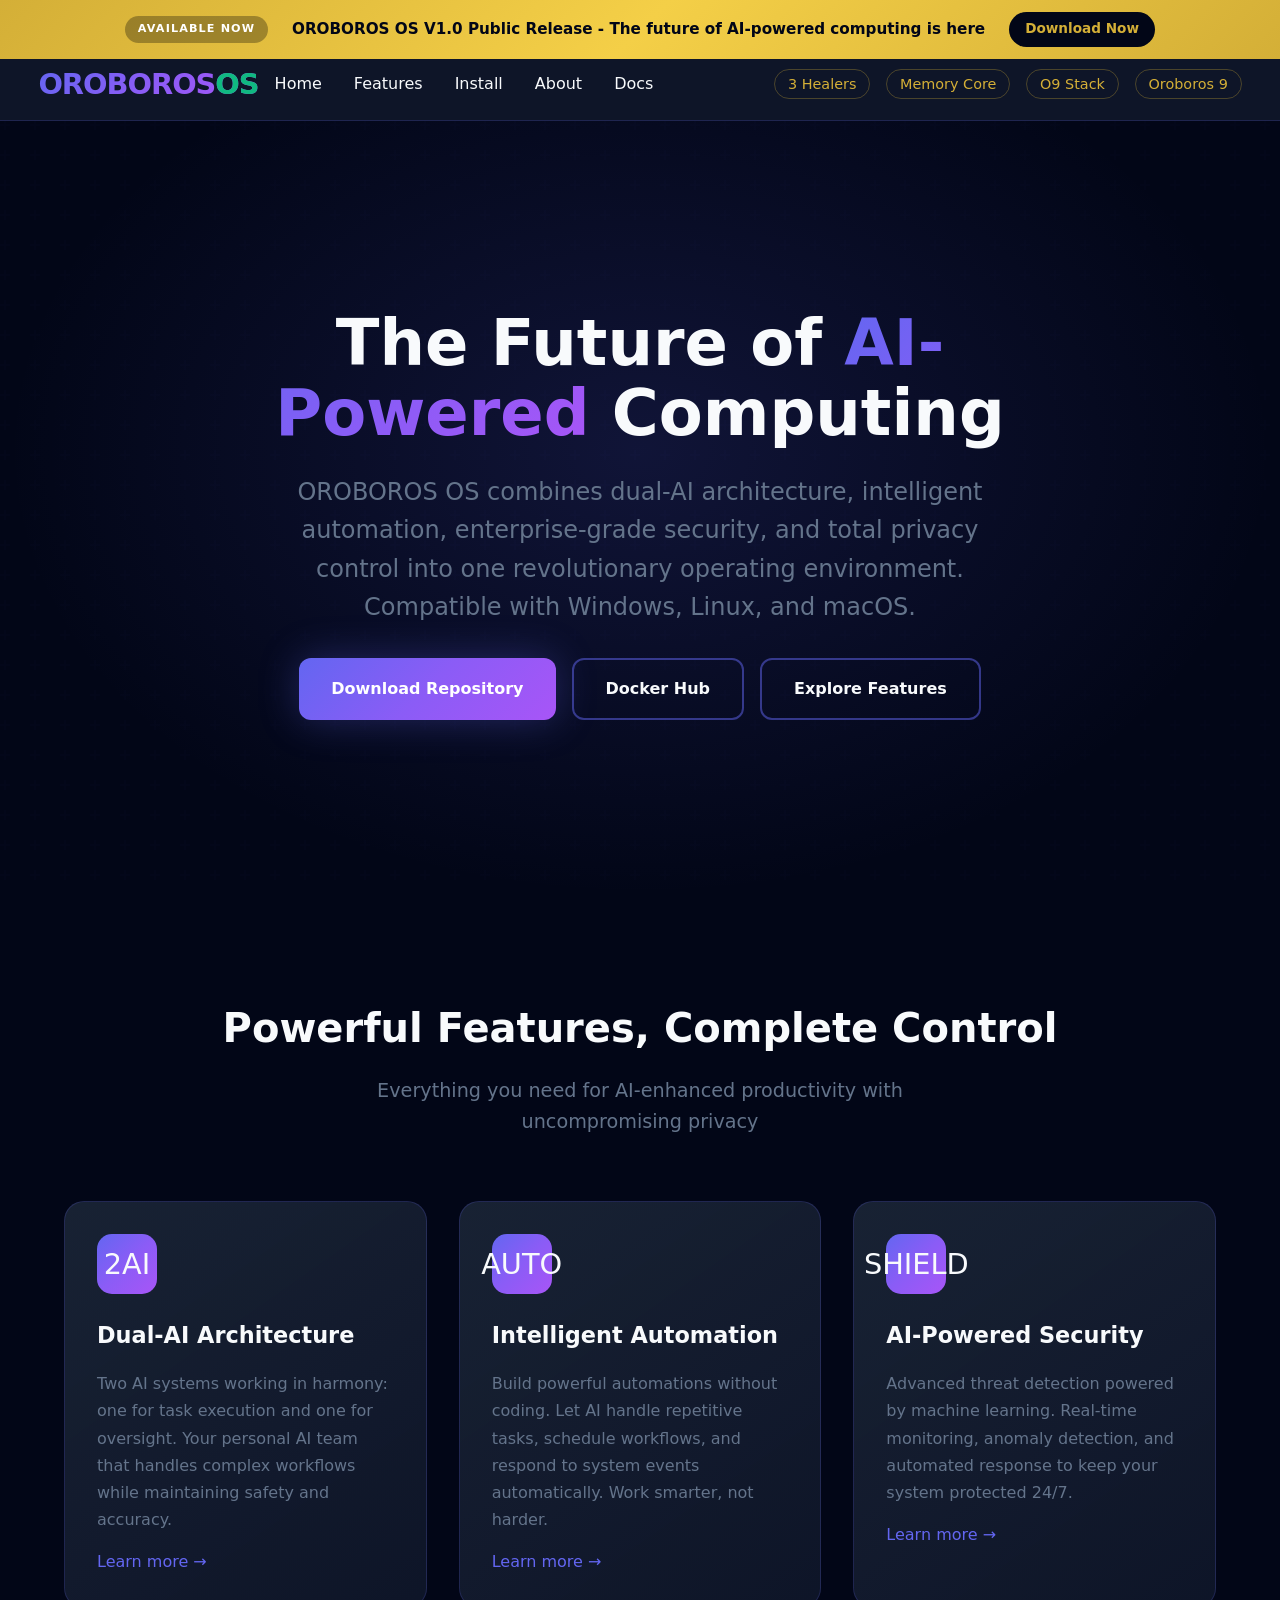
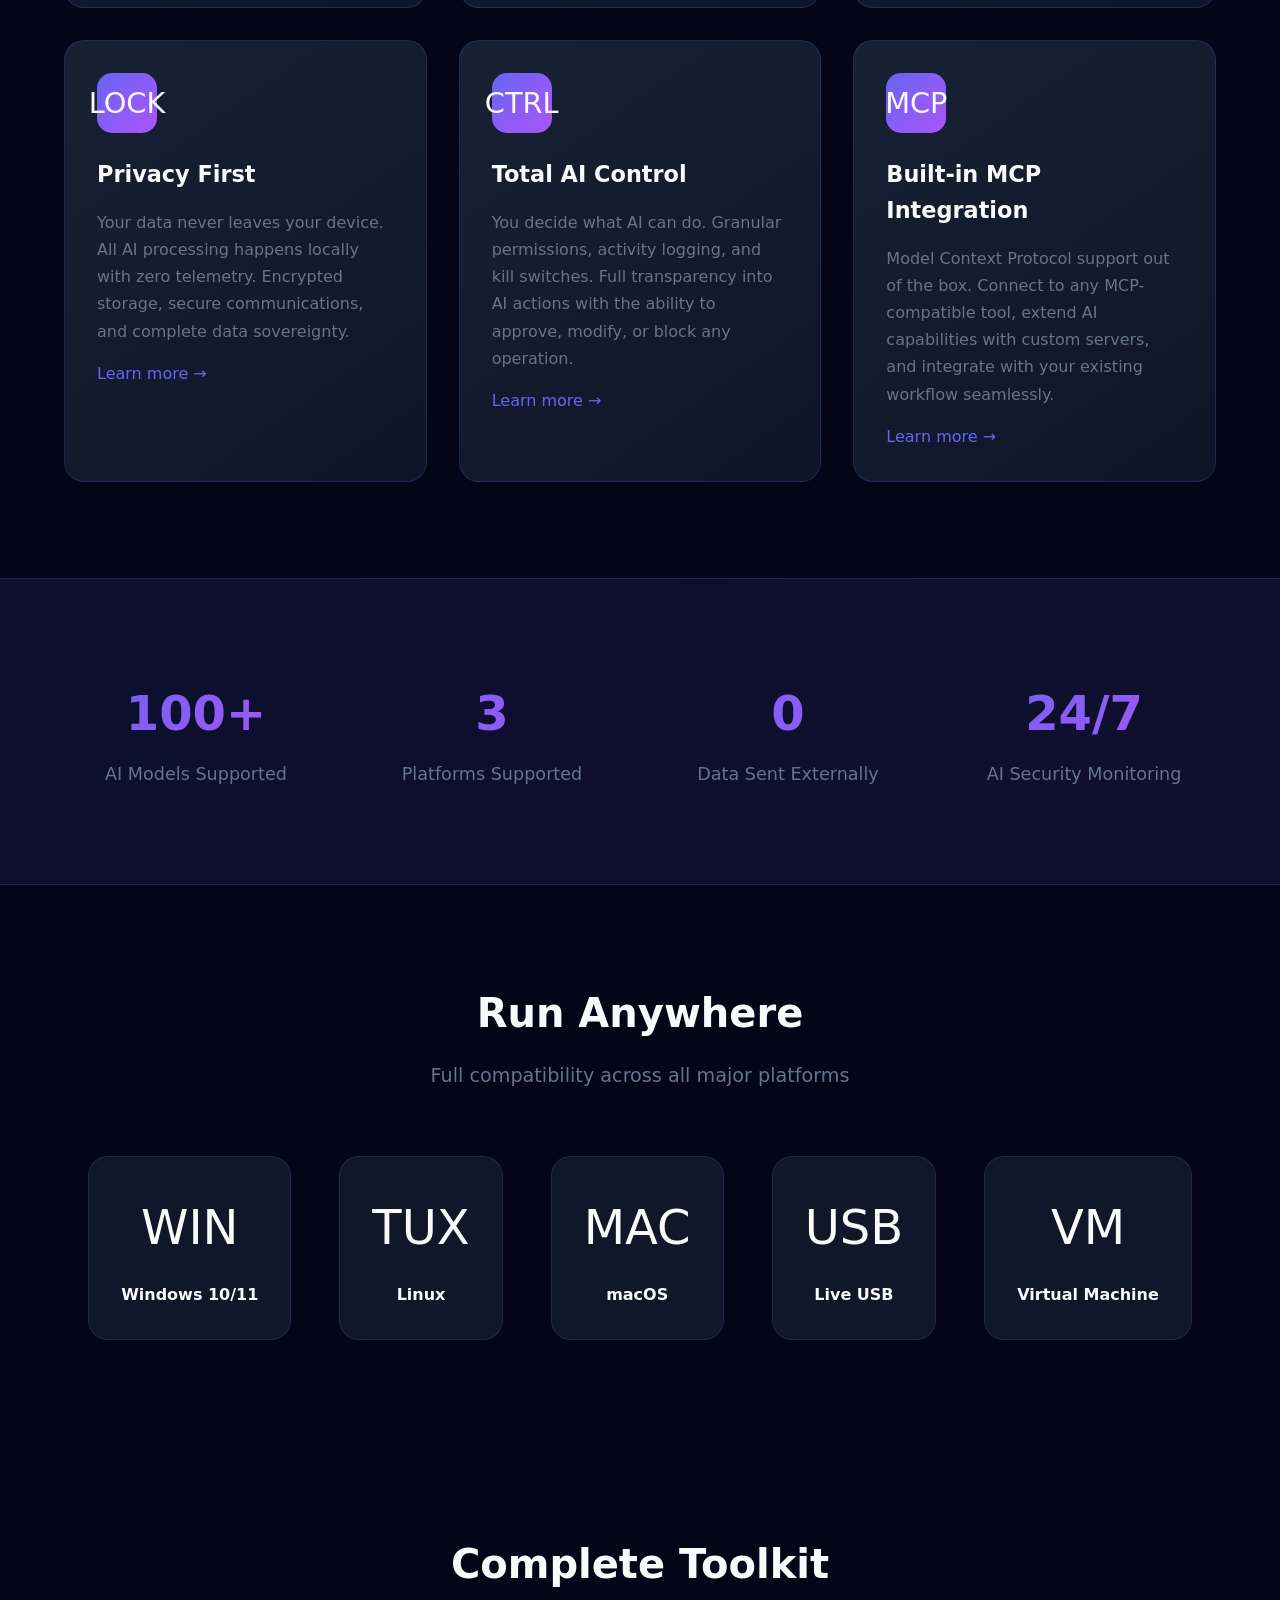
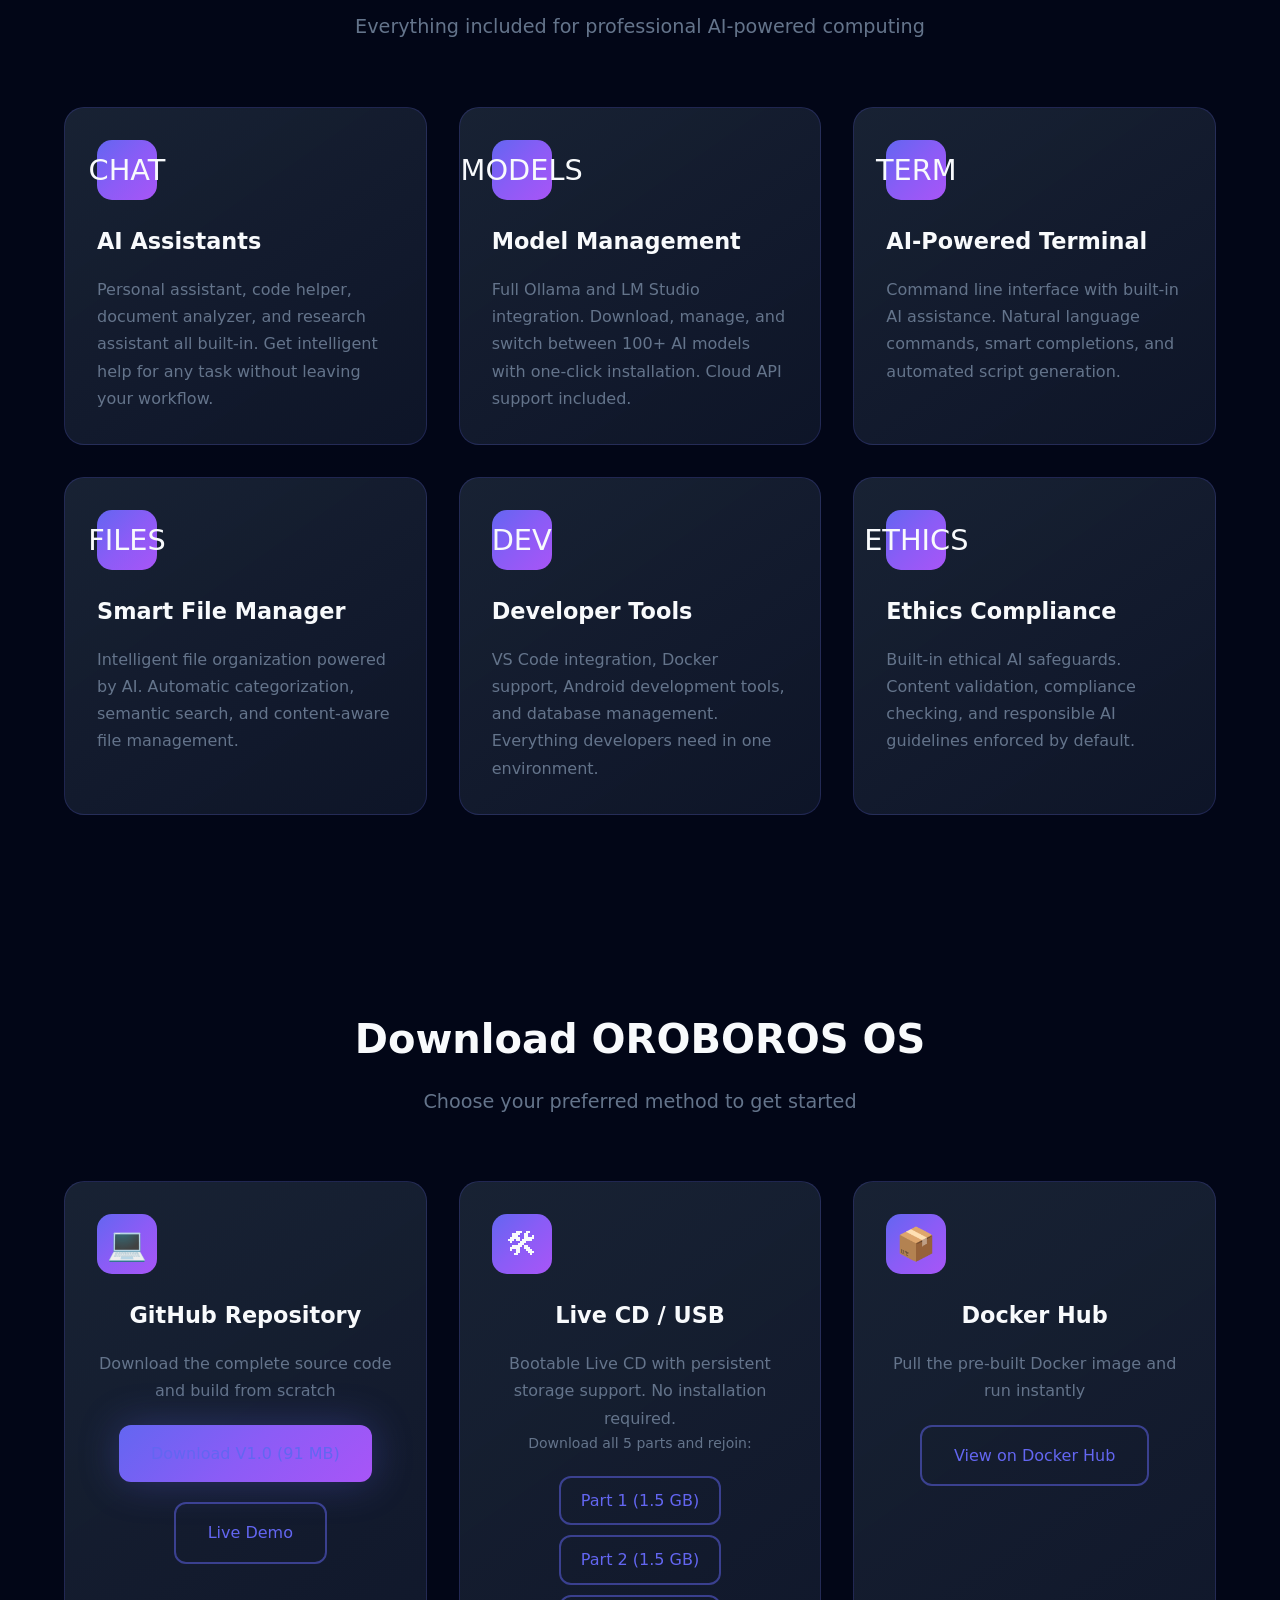
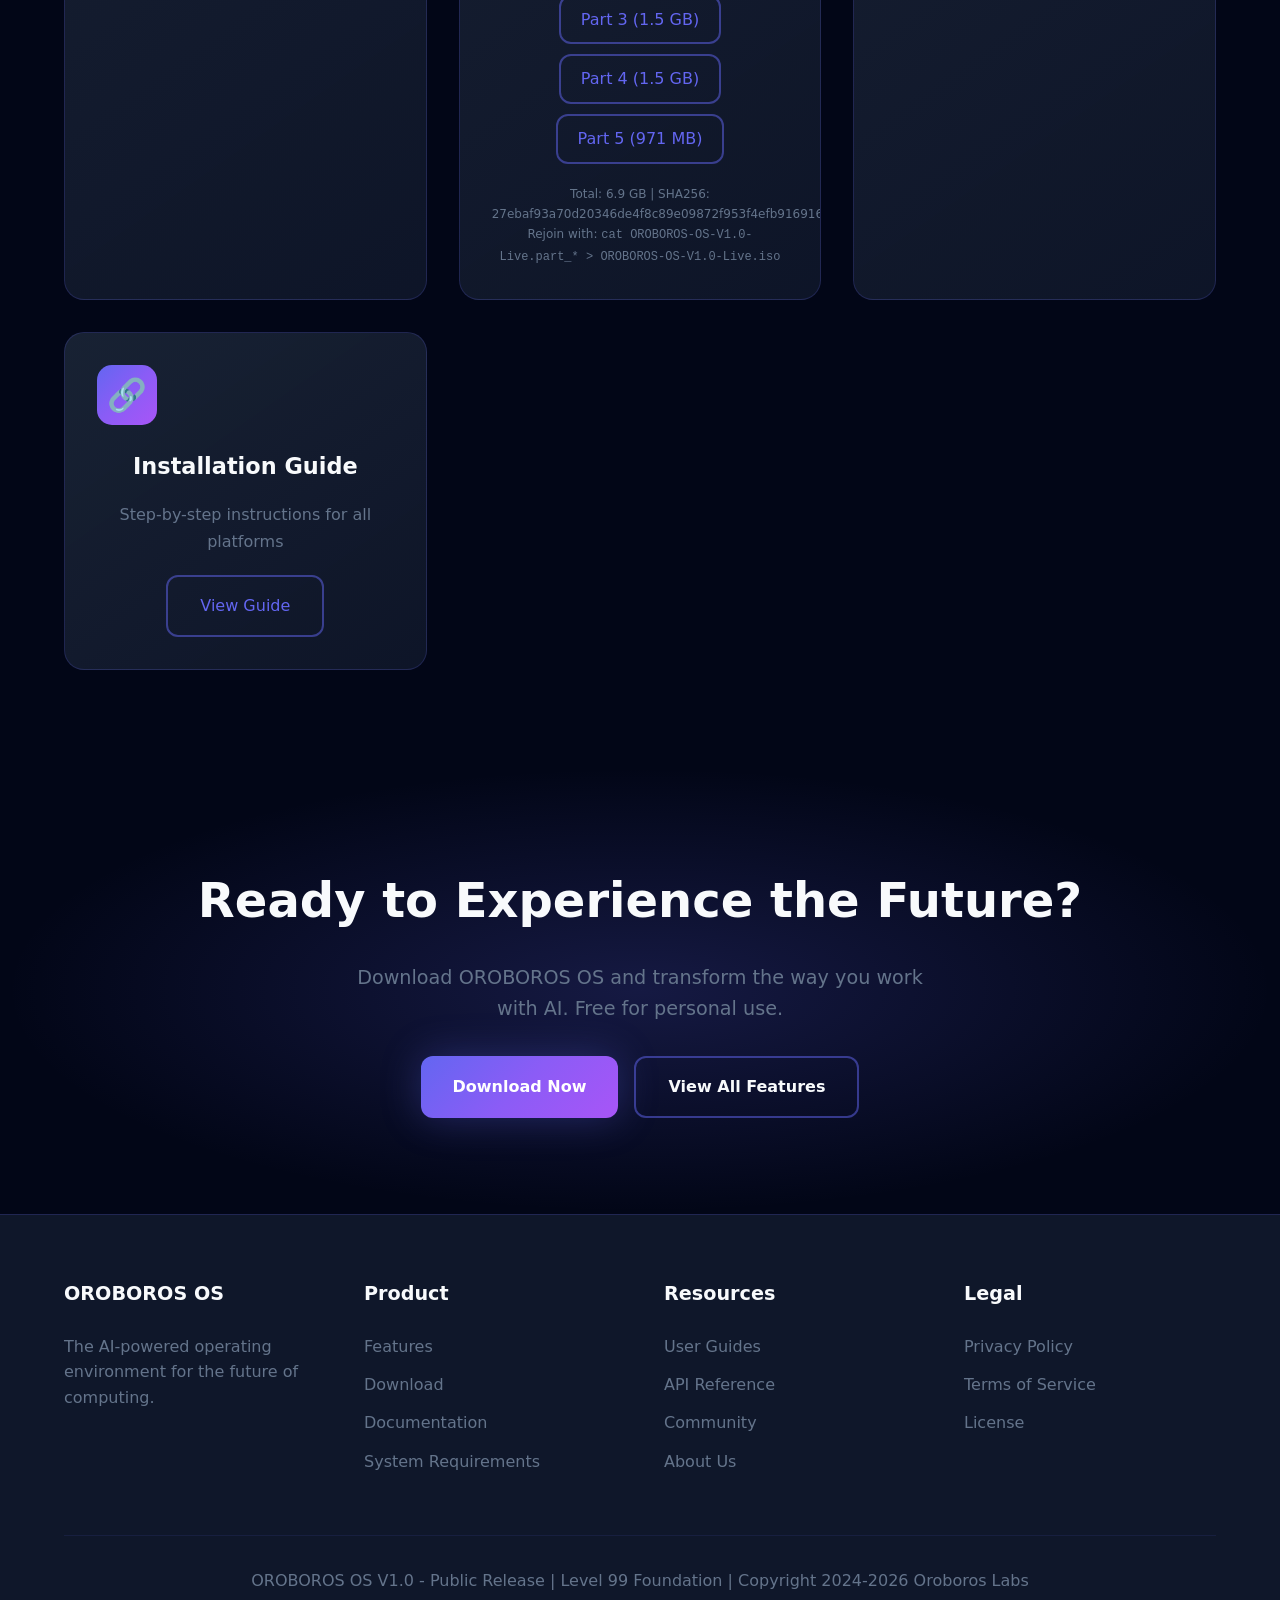
==== web/index.html @ 6df448c1 "Add website and rejoin scripts for Live CD release - Website with download links for 5-part Live CD " ====
<!DOCTYPE html>
<html lang="en">
<head>
    <meta charset="UTF-8">
    <meta name="viewport" content="width=device-width, initial-scale=1.0">
    <title>OROBOROS OS - The AI-Powered Operating System</title>
    <meta name="description" content="OROBOROS OS is a complete AI-powered operating environment with dual-AI architecture, automated systems, privacy protection, and cross-platform compatibility.">
    <link rel="stylesheet" href="css/style.css">
</head>
<body>
    <!-- Available Now Banner -->
    <div class="coming-soon-banner">
        <div class="banner-content">
            <span class="banner-badge">AVAILABLE NOW</span>
            <span class="banner-text">OROBOROS OS V1.0 Public Release - The future of AI-powered computing is here</span>
            <a href="#download" class="banner-cta">Download Now</a>
        </div>
    </div>

    <!-- Navigation -->
    <nav>
        <div class="logo">OROBOROS<span>OS</span></div>
        <ul class="nav-links">
            <li><a href="index.html">Home</a></li>
            <li><a href="features.html">Features</a></li>
            <li><a href="install.html">Install</a></li>
            <li><a href="about.html">About</a></li>
            <li><a href="https://docs.oroboros-os.com" target="_blank">Docs</a></li>
        </ul>
        <ul class="nav-products">
            <li><a href="/products/3-healers/">3 Healers</a></li>
            <li><a href="/products/memory-core/">Memory Core</a></li>
            <li><a href="/products/oroboros-9-stack/">O9 Stack</a></li>
            <li><a href="/products/oroboros-9/">Oroboros 9</a></li>
        </ul>
    </nav>

    <!-- Hero Section -->
    <section class="hero">
        <div class="hero-content">
            <h1>The Future of <span class="gradient">AI-Powered</span> Computing</h1>
            <p class="tagline">OROBOROS OS combines dual-AI architecture, intelligent automation, enterprise-grade security, and total privacy control into one revolutionary operating environment. Compatible with Windows, Linux, and macOS.</p>
            <div class="hero-buttons">
                <a href="https://github.com/oroboroslabs-ai/oroboros-os-livecd" class="btn btn-primary" target="_blank">Download Repository</a>
                <a href="https://hub.docker.com/r/oroboroslabs-ai/oroboros-os" class="btn btn-secondary" target="_blank">Docker Hub</a>
                <a href="features.html" class="btn btn-secondary">Explore Features</a>
            </div>
        </div>
    </section>

    <!-- Key Features Overview -->
    <section class="features">
        <div class="section-header">
            <h2>Powerful Features, Complete Control</h2>
            <p>Everything you need for AI-enhanced productivity with uncompromising privacy</p>
        </div>
        <div class="features-grid">
            <!-- Dual AI Architecture -->
            <div class="feature-card">
                <div class="feature-icon">2AI</div>
                <h3>Dual-AI Architecture</h3>
                <p>Two AI systems working in harmony: one for task execution and one for oversight. Your personal AI team that handles complex workflows while maintaining safety and accuracy.</p>
                <a href="features.html#dual-ai">Learn more &rarr;</a>
            </div>

            <!-- Automated Systems -->
            <div class="feature-card">
                <div class="feature-icon">AUTO</div>
                <h3>Intelligent Automation</h3>
                <p>Build powerful automations without coding. Let AI handle repetitive tasks, schedule workflows, and respond to system events automatically. Work smarter, not harder.</p>
                <a href="features.html#automation">Learn more &rarr;</a>
            </div>

            <!-- AI Security -->
            <div class="feature-card">
                <div class="feature-icon">SHIELD</div>
                <h3>AI-Powered Security</h3>
                <p>Advanced threat detection powered by machine learning. Real-time monitoring, anomaly detection, and automated response to keep your system protected 24/7.</p>
                <a href="features.html#security">Learn more &rarr;</a>
            </div>

            <!-- Privacy Protection -->
            <div class="feature-card">
                <div class="feature-icon">LOCK</div>
                <h3>Privacy First</h3>
                <p>Your data never leaves your device. All AI processing happens locally with zero telemetry. Encrypted storage, secure communications, and complete data sovereignty.</p>
                <a href="features.html#privacy">Learn more &rarr;</a>
            </div>

            <!-- Total AI Control -->
            <div class="feature-card">
                <div class="feature-icon">CTRL</div>
                <h3>Total AI Control</h3>
                <p>You decide what AI can do. Granular permissions, activity logging, and kill switches. Full transparency into AI actions with the ability to approve, modify, or block any operation.</p>
                <a href="features.html#control">Learn more &rarr;</a>
            </div>

            <!-- Built-in MCP -->
            <div class="feature-card">
                <div class="feature-icon">MCP</div>
                <h3>Built-in MCP Integration</h3>
                <p>Model Context Protocol support out of the box. Connect to any MCP-compatible tool, extend AI capabilities with custom servers, and integrate with your existing workflow seamlessly.</p>
                <a href="features.html#mcp">Learn more &rarr;</a>
            </div>
        </div>
    </section>

    <!-- Stats Section -->
    <section class="stats">
        <div class="stats-grid">
            <div class="stat-item">
                <h3>100+</h3>
                <p>AI Models Supported</p>
            </div>
            <div class="stat-item">
                <h3>3</h3>
                <p>Platforms Supported</p>
            </div>
            <div class="stat-item">
                <h3>0</h3>
                <p>Data Sent Externally</p>
            </div>
            <div class="stat-item">
                <h3>24/7</h3>
                <p>AI Security Monitoring</p>
            </div>
        </div>
    </section>

    <!-- Platform Support -->
    <section class="platforms">
        <div class="section-header">
            <h2>Run Anywhere</h2>
            <p>Full compatibility across all major platforms</p>
        </div>
        <div class="platform-icons">
            <div class="platform-item">
                <div class="icon">WIN</div>
                <span>Windows 10/11</span>
            </div>
            <div class="platform-item">
                <div class="icon">TUX</div>
                <span>Linux</span>
            </div>
            <div class="platform-item">
                <div class="icon">MAC</div>
                <span>macOS</span>
            </div>
            <div class="platform-item">
                <div class="icon">USB</div>
                <span>Live USB</span>
            </div>
            <div class="platform-item">
                <div class="icon">VM</div>
                <span>Virtual Machine</span>
            </div>
        </div>
    </section>

    <!-- Additional Features Grid -->
    <section class="features">
        <div class="section-header">
            <h2>Complete Toolkit</h2>
            <p>Everything included for professional AI-powered computing</p>
        </div>
        <div class="features-grid">
            <div class="feature-card">
                <div class="feature-icon">CHAT</div>
                <h3>AI Assistants</h3>
                <p>Personal assistant, code helper, document analyzer, and research assistant all built-in. Get intelligent help for any task without leaving your workflow.</p>
            </div>

            <div class="feature-card">
                <div class="feature-icon">MODELS</div>
                <h3>Model Management</h3>
                <p>Full Ollama and LM Studio integration. Download, manage, and switch between 100+ AI models with one-click installation. Cloud API support included.</p>
            </div>

            <div class="feature-card">
                <div class="feature-icon">TERM</div>
                <h3>AI-Powered Terminal</h3>
                <p>Command line interface with built-in AI assistance. Natural language commands, smart completions, and automated script generation.</p>
            </div>

            <div class="feature-card">
                <div class="feature-icon">FILES</div>
                <h3>Smart File Manager</h3>
                <p>Intelligent file organization powered by AI. Automatic categorization, semantic search, and content-aware file management.</p>
            </div>

            <div class="feature-card">
                <div class="feature-icon">DEV</div>
                <h3>Developer Tools</h3>
                <p>VS Code integration, Docker support, Android development tools, and database management. Everything developers need in one environment.</p>
            </div>

            <div class="feature-card">
                <div class="feature-icon">ETHICS</div>
                <h3>Ethics Compliance</h3>
                <p>Built-in ethical AI safeguards. Content validation, compliance checking, and responsible AI guidelines enforced by default.</p>
            </div>
        </div>
    </section>

    <!-- Download Section -->
    <section id="download" class="features" style="background: var(--bg-secondary);">
        <div class="section-header">
            <h2>Download OROBOROS OS</h2>
            <p>Choose your preferred method to get started</p>
        </div>
        <div class="features-grid">
            <div class="feature-card" style="text-align: center;">
                <div class="feature-icon" style="font-size: 32px;">&#128187;</div>
                <h3>GitHub Repository</h3>
                <p>Download the complete source code and build from scratch</p>
                <a href="https://github.com/oroboroslabs-ai/oroboros-os/releases/download/v1.0.0/oroboros-os-v1.0.tar.gz" class="btn btn-primary" style="margin-top: 20px;">Download V1.0 (91 MB)</a>
                <a href="https://oroboroslab.github.io/oroboros-os/" class="btn btn-secondary" style="margin-top: 20px; margin-left: 10px;" target="_blank">Live Demo</a>
            </div>
            <div class="feature-card" style="text-align: center;">
                <div class="feature-icon" style="font-size: 32px;">&#128736;</div>
                <h3>Live CD / USB</h3>
                <p>Bootable Live CD with persistent storage support. No installation required.</p>
                <p style="font-size: 14px; color: var(--gray);">Download all 5 parts and rejoin:</p>
                <div style="margin-top: 15px;">
                    <a href="https://github.com/oroboroslabs-ai/oroboros-os-livecd/releases/download/v1.0.0/OROBOROS-OS-V1.0-Live.part_aa" class="btn btn-secondary" style="margin: 5px; padding: 10px 20px;">Part 1 (1.5 GB)</a>
                    <a href="https://github.com/oroboroslabs-ai/oroboros-os-livecd/releases/download/v1.0.0/OROBOROS-OS-V1.0-Live.part_ab" class="btn btn-secondary" style="margin: 5px; padding: 10px 20px;">Part 2 (1.5 GB)</a>
                    <a href="https://github.com/oroboroslabs-ai/oroboros-os-livecd/releases/download/v1.0.0/OROBOROS-OS-V1.0-Live.part_ac" class="btn btn-secondary" style="margin: 5px; padding: 10px 20px;">Part 3 (1.5 GB)</a>
                    <a href="https://github.com/oroboroslabs-ai/oroboros-os-livecd/releases/download/v1.0.0/OROBOROS-OS-V1.0-Live.part_ad" class="btn btn-secondary" style="margin: 5px; padding: 10px 20px;">Part 4 (1.5 GB)</a>
                    <a href="https://github.com/oroboroslabs-ai/oroboros-os-livecd/releases/download/v1.0.0/OROBOROS-OS-V1.0-Live.part_ae" class="btn btn-secondary" style="margin: 5px; padding: 10px 20px;">Part 5 (971 MB)</a>
                </div>
                <p style="margin-top: 15px; font-size: 12px; color: var(--gray);">Total: 6.9 GB | SHA256: 27ebaf93a70d20346de4f8c89e09872f953f4efb9169166dde2404bdc1a4277a</p>
                <p style="font-size: 12px; color: var(--gray);">Rejoin with: <code>cat OROBOROS-OS-V1.0-Live.part_* > OROBOROS-OS-V1.0-Live.iso</code></p>
            </div>
            <div class="feature-card" style="text-align: center;">
                <div class="feature-icon" style="font-size: 32px;">&#128230;</div>
                <h3>Docker Hub</h3>
                <p>Pull the pre-built Docker image and run instantly</p>
                <a href="https://hub.docker.com/r/oroboroslabs-ai/oroboros-os" class="btn btn-secondary" target="_blank" style="margin-top: 20px;">View on Docker Hub</a>
            </div>
            <div class="feature-card" style="text-align: center;">
                <div class="feature-icon" style="font-size: 32px;">&#128279;</div>
                <h3>Installation Guide</h3>
                <p>Step-by-step instructions for all platforms</p>
                <a href="install.html" class="btn btn-secondary" style="margin-top: 20px;">View Guide</a>
            </div>
        </div>
    </section>

    <!-- CTA Section -->
    <section class="cta">
        <h2>Ready to Experience the Future?</h2>
        <p>Download OROBOROS OS and transform the way you work with AI. Free for personal use.</p>
        <div class="hero-buttons">
            <a href="https://github.com/oroboroslabs-ai/oroboros-os-livecd" class="btn btn-primary" target="_blank">Download Now</a>
            <a href="features.html" class="btn btn-secondary">View All Features</a>
        </div>
    </section>

    <!-- Footer -->
    <footer>
        <div class="footer-grid">
            <div class="footer-section">
                <h4>OROBOROS OS</h4>
                <p style="color: var(--gray);">The AI-powered operating environment for the future of computing.</p>
            </div>
            <div class="footer-section">
                <h4>Product</h4>
                <ul>
                    <li><a href="features.html">Features</a></li>
                    <li><a href="install.html">Download</a></li>
                    <li><a href="https://docs.oroboros-os.com">Documentation</a></li>
                    <li><a href="install.html#requirements">System Requirements</a></li>
                </ul>
            </div>
            <div class="footer-section">
                <h4>Resources</h4>
                <ul>
                    <li><a href="https://docs.oroboros-os.com/guides">User Guides</a></li>
                    <li><a href="https://docs.oroboros-os.com/api">API Reference</a></li>
                    <li><a href="https://discord.gg/oroboroslab">Community</a></li>
                    <li><a href="about.html">About Us</a></li>
                </ul>
            </div>
            <div class="footer-section">
                <h4>Legal</h4>
                <ul>
                    <li><a href="#">Privacy Policy</a></li>
                    <li><a href="#">Terms of Service</a></li>
                    <li><a href="#">License</a></li>
                </ul>
            </div>
        </div>
        <div class="footer-bottom">
            <p>OROBOROS OS V1.0 - Public Release | Level 99 Foundation | Copyright 2024-2026 Oroboros Labs</p>
        </div>
    </footer>
</body>
</html>
---- web/css/style.css ----
/* OROBOROS OS - Public Release Styles */
:root {
    --primary: #6366f1;
    --primary-dark: #4f46e5;
    --secondary: #10b981;
    --accent: #f59e0b;
    --gold: #d4af37;
    --dark: #0f172a;
    --darker: #020617;
    --light: #f8fafc;
    --gray: #64748b;
    --gradient: linear-gradient(135deg, #6366f1 0%, #8b5cf6 50%, #a855f7 100%);
    --gold-gradient: linear-gradient(135deg, #d4af37 0%, #f4cf47 50%, #d4af37 100%);
    --glow: 0 0 40px rgba(99, 102, 241, 0.3);
}

* {
    margin: 0;
    padding: 0;
    box-sizing: border-box;
}

body {
    font-family: 'Segoe UI', system-ui, -apple-system, sans-serif;
    background: var(--darker);
    color: var(--light);
    line-height: 1.6;
    overflow-x: hidden;
}

/* Coming Soon Banner */
.coming-soon-banner {
    position: fixed;
    top: 0;
    left: 0;
    right: 0;
    z-index: 1100;
    background: var(--gold-gradient);
    padding: 0.75rem 2rem;
    text-align: center;
}

.banner-content {
    display: flex;
    align-items: center;
    justify-content: center;
    gap: 1.5rem;
    flex-wrap: wrap;
    max-width: 1400px;
    margin: 0 auto;
}

.banner-badge {
    background: rgba(0, 0, 0, 0.3);
    color: white;
    padding: 0.3rem 0.8rem;
    border-radius: 20px;
    font-size: 0.7rem;
    font-weight: 800;
    letter-spacing: 0.1em;
    text-transform: uppercase;
}

.banner-text {
    color: var(--darker);
    font-weight: 600;
    font-size: 0.95rem;
}

.banner-cta {
    background: var(--darker);
    color: var(--gold);
    padding: 0.4rem 1rem;
    border-radius: 20px;
    font-size: 0.85rem;
    font-weight: 600;
    text-decoration: none;
    transition: all 0.3s;
}

.banner-cta:hover {
    background: var(--dark);
    transform: scale(1.05);
}

/* Adjust body for banner */
body.has-banner {
    padding-top: 48px;
}

/* Navigation */
nav {
    position: fixed;
    top: 48px;
    width: 100%;
    padding: 0.8rem 3%;
    display: flex;
    justify-content: space-between;
    align-items: center;
    background: rgba(15, 23, 42, 0.95);
    backdrop-filter: blur(10px);
    z-index: 1000;
    border-bottom: 1px solid rgba(99, 102, 241, 0.2);
    gap: 1rem;
}

.nav-products {
    display: flex;
    gap: 1rem;
    list-style: none;
    margin-left: auto;
}

.nav-products a {
    color: var(--gold);
    text-decoration: none;
    font-weight: 500;
    font-size: 0.9rem;
    padding: 0.4rem 0.8rem;
    border: 1px solid rgba(212, 175, 55, 0.3);
    border-radius: 20px;
    transition: all 0.3s;
}

.nav-products a:hover {
    background: rgba(212, 175, 55, 0.15);
    border-color: var(--gold);
}

.logo {
    font-size: 1.8rem;
    font-weight: 800;
    background: var(--gradient);
    -webkit-background-clip: text;
    -webkit-text-fill-color: transparent;
    background-clip: text;
    letter-spacing: -1px;
}

.logo span {
    color: var(--secondary);
    -webkit-text-fill-color: var(--secondary);
}

.nav-links {
    display: flex;
    gap: 2rem;
    list-style: none;
}

.nav-links a {
    color: var(--light);
    text-decoration: none;
    font-weight: 500;
    transition: color 0.3s;
    position: relative;
}

.nav-links a:hover {
    color: var(--primary);
}

.nav-links a::after {
    content: '';
    position: absolute;
    bottom: -5px;
    left: 0;
    width: 0;
    height: 2px;
    background: var(--gradient);
    transition: width 0.3s;
}

.nav-links a:hover::after {
    width: 100%;
}

/* Hero Section */
.hero {
    min-height: 100vh;
    display: flex;
    align-items: center;
    justify-content: center;
    text-align: center;
    padding: 12rem 5% 4rem;
    position: relative;
    background: radial-gradient(ellipse at center, rgba(99, 102, 241, 0.15) 0%, transparent 70%);
}

.hero::before {
    content: '';
    position: absolute;
    top: 0;
    left: 0;
    right: 0;
    bottom: 0;
    background: url("data:image/svg+xml,%3Csvg width='60' height='60' viewBox='0 0 60 60' xmlns='http://www.w3.org/2000/svg'%3E%3Cg fill='none' fill-rule='evenodd'%3E%3Cg fill='%236366f1' fill-opacity='0.03'%3E%3Cpath d='M36 34v-4h-2v4h-4v2h4v4h2v-4h4v-2h-4zm0-30V0h-2v4h-4v2h4v4h2V6h4V4h-4zM6 34v-4H4v4H0v2h4v4h2v-4h4v-2H6zM6 4V0H4v4H0v2h4v4h2V6h4V4H6z'/%3E%3C/g%3E%3C/g%3E%3C/svg%3E");
    opacity: 0.5;
}

.hero-content {
    position: relative;
    z-index: 1;
    max-width: 900px;
}

.hero h1 {
    font-size: 4rem;
    font-weight: 800;
    margin-bottom: 1.5rem;
    line-height: 1.1;
}

.hero h1 .gradient {
    background: var(--gradient);
    -webkit-background-clip: text;
    -webkit-text-fill-color: transparent;
    background-clip: text;
}

.hero .tagline {
    font-size: 1.5rem;
    color: var(--gray);
    margin-bottom: 2rem;
    max-width: 700px;
    margin-left: auto;
    margin-right: auto;
}

.hero-buttons {
    display: flex;
    gap: 1rem;
    justify-content: center;
    flex-wrap: wrap;
}

/* Buttons */
.btn {
    display: inline-flex;
    align-items: center;
    gap: 0.5rem;
    padding: 1rem 2rem;
    border-radius: 12px;
    font-weight: 600;
    font-size: 1rem;
    text-decoration: none;
    transition: all 0.3s;
    cursor: pointer;
    border: none;
}

.btn-primary {
    background: var(--gradient);
    color: white;
    box-shadow: var(--glow);
}

.btn-primary:hover {
    transform: translateY(-3px);
    box-shadow: 0 0 60px rgba(99, 102, 241, 0.5);
}

.btn-secondary {
    background: transparent;
    color: var(--light);
    border: 2px solid rgba(99, 102, 241, 0.5);
}

.btn-secondary:hover {
    background: rgba(99, 102, 241, 0.1);
    border-color: var(--primary);
}

/* Sections */
section {
    padding: 6rem 5%;
}

.section-header {
    text-align: center;
    margin-bottom: 4rem;
}

.section-header h2 {
    font-size: 2.5rem;
    font-weight: 700;
    margin-bottom: 1rem;
}

.section-header p {
    color: var(--gray);
    font-size: 1.2rem;
    max-width: 600px;
    margin: 0 auto;
}

/* Feature Grid */
.features-grid {
    display: grid;
    grid-template-columns: repeat(auto-fit, minmax(300px, 1fr));
    gap: 2rem;
    max-width: 1400px;
    margin: 0 auto;
}

.feature-card {
    background: linear-gradient(145deg, rgba(30, 41, 59, 0.8), rgba(15, 23, 42, 0.9));
    border: 1px solid rgba(99, 102, 241, 0.2);
    border-radius: 20px;
    padding: 2rem;
    transition: all 0.3s;
    position: relative;
    overflow: hidden;
}

.feature-card::before {
    content: '';
    position: absolute;
    top: 0;
    left: 0;
    right: 0;
    height: 3px;
    background: var(--gradient);
    opacity: 0;
    transition: opacity 0.3s;
}

.feature-card:hover {
    transform: translateY(-5px);
    border-color: rgba(99, 102, 241, 0.5);
    box-shadow: var(--glow);
}

.feature-card:hover::before {
    opacity: 1;
}

.feature-icon {
    width: 60px;
    height: 60px;
    background: var(--gradient);
    border-radius: 15px;
    display: flex;
    align-items: center;
    justify-content: center;
    font-size: 1.8rem;
    margin-bottom: 1.5rem;
}

.feature-card h3 {
    font-size: 1.4rem;
    margin-bottom: 1rem;
    color: var(--light);
}

.feature-card p {
    color: var(--gray);
    line-height: 1.7;
}

.feature-card a {
    display: inline-flex;
    align-items: center;
    gap: 0.5rem;
    color: var(--primary);
    text-decoration: none;
    margin-top: 1rem;
    font-weight: 500;
}

.feature-card a:hover {
    color: var(--light);
}

/* Stats Section */
.stats {
    background: linear-gradient(135deg, rgba(99, 102, 241, 0.1), rgba(139, 92, 246, 0.1));
    border-top: 1px solid rgba(99, 102, 241, 0.2);
    border-bottom: 1px solid rgba(99, 102, 241, 0.2);
}

.stats-grid {
    display: grid;
    grid-template-columns: repeat(auto-fit, minmax(200px, 1fr));
    gap: 2rem;
    max-width: 1200px;
    margin: 0 auto;
    text-align: center;
}

.stat-item h3 {
    font-size: 3rem;
    font-weight: 800;
    background: var(--gradient);
    -webkit-background-clip: text;
    -webkit-text-fill-color: transparent;
    background-clip: text;
}

.stat-item p {
    color: var(--gray);
    font-size: 1.1rem;
    margin-top: 0.5rem;
}

/* Platform Section */
.platforms {
    text-align: center;
}

.platform-icons {
    display: flex;
    justify-content: center;
    gap: 3rem;
    flex-wrap: wrap;
    margin-top: 2rem;
}

.platform-item {
    display: flex;
    flex-direction: column;
    align-items: center;
    gap: 1rem;
    padding: 2rem;
    background: rgba(30, 41, 59, 0.5);
    border-radius: 20px;
    border: 1px solid rgba(99, 102, 241, 0.2);
    min-width: 150px;
    transition: all 0.3s;
}

.platform-item:hover {
    border-color: var(--primary);
    transform: translateY(-5px);
}

.platform-item .icon {
    font-size: 3rem;
}

.platform-item span {
    font-weight: 600;
    color: var(--light);
}

/* CTA Section */
.cta {
    text-align: center;
    background: radial-gradient(ellipse at center, rgba(99, 102, 241, 0.2) 0%, transparent 70%);
}

.cta h2 {
    font-size: 3rem;
    margin-bottom: 1.5rem;
}

.cta p {
    color: var(--gray);
    font-size: 1.2rem;
    margin-bottom: 2rem;
    max-width: 600px;
    margin-left: auto;
    margin-right: auto;
}

/* Footer */
footer {
    background: var(--dark);
    padding: 4rem 5% 2rem;
    border-top: 1px solid rgba(99, 102, 241, 0.2);
}

.footer-grid {
    display: grid;
    grid-template-columns: repeat(auto-fit, minmax(200px, 1fr));
    gap: 3rem;
    max-width: 1200px;
    margin: 0 auto 3rem;
}

.footer-section h4 {
    font-size: 1.2rem;
    margin-bottom: 1.5rem;
    color: var(--light);
}

.footer-section ul {
    list-style: none;
}

.footer-section li {
    margin-bottom: 0.8rem;
}

.footer-section a {
    color: var(--gray);
    text-decoration: none;
    transition: color 0.3s;
}

.footer-section a:hover {
    color: var(--primary);
}

.footer-bottom {
    text-align: center;
    padding-top: 2rem;
    border-top: 1px solid rgba(99, 102, 241, 0.1);
    color: var(--gray);
}

/* Responsive */
@media (max-width: 1200px) {
    .nav-products {
        display: none;
    }
}

@media (max-width: 768px) {
    .coming-soon-banner {
        padding: 0.5rem 1rem;
    }

    .banner-text {
        font-size: 0.8rem;
    }

    .banner-cta {
        display: none;
    }

    nav {
        top: 40px;
    }

    .hero h1 {
        font-size: 2.5rem;
    }

    .hero .tagline {
        font-size: 1.1rem;
    }

    .nav-links {
        display: none;
    }

    .section-header h2 {
        font-size: 2rem;
    }

    .stat-item h3 {
        font-size: 2rem;
    }
}

/* Page Header (for inner pages) */
.page-header {
    padding: 14rem 5% 4rem;
    text-align: center;
    background: radial-gradient(ellipse at center, rgba(99, 102, 241, 0.15) 0%, transparent 70%);
}

.page-header h1 {
    font-size: 3rem;
    margin-bottom: 1rem;
}

.page-header p {
    color: var(--gray);
    font-size: 1.2rem;
    max-width: 600px;
    margin: 0 auto;
}

/* Content Sections */
.content-section {
    max-width: 1200px;
    margin: 0 auto;
    padding: 4rem 2rem;
}

.feature-detail {
    display: grid;
    grid-template-columns: 1fr 1fr;
    gap: 4rem;
    align-items: center;
    margin-bottom: 6rem;
}

.feature-detail.reverse {
    direction: rtl;
}

.feature-detail.reverse > * {
    direction: ltr;
}

.feature-detail-content h3 {
    font-size: 2rem;
    margin-bottom: 1rem;
    color: var(--light);
}

.feature-detail-content p {
    color: var(--gray);
    margin-bottom: 1.5rem;
    line-height: 1.8;
}

.feature-detail-content ul {
    list-style: none;
}

.feature-detail-content li {
    padding: 0.5rem 0;
    padding-left: 1.5rem;
    position: relative;
    color: var(--gray);
}

.feature-detail-content li::before {
    content: '';
    position: absolute;
    left: 0;
    top: 50%;
    transform: translateY(-50%);
    width: 8px;
    height: 8px;
    background: var(--primary);
    border-radius: 50%;
}

.feature-visual {
    background: linear-gradient(145deg, rgba(30, 41, 59, 0.8), rgba(15, 23, 42, 0.9));
    border: 1px solid rgba(99, 102, 241, 0.3);
    border-radius: 20px;
    padding: 3rem;
    text-align: center;
    min-height: 300px;
    display: flex;
    align-items: center;
    justify-content: center;
    font-size: 5rem;
}

/* Install Cards */
.install-grid {
    display: grid;
    grid-template-columns: repeat(auto-fit, minmax(350px, 1fr));
    gap: 2rem;
    max-width: 1200px;
    margin: 0 auto;
}

.install-card {
    background: linear-gradient(145deg, rgba(30, 41, 59, 0.8), rgba(15, 23, 42, 0.9));
    border: 1px solid rgba(99, 102, 241, 0.2);
    border-radius: 20px;
    padding: 2.5rem;
    transition: all 0.3s;
}

.install-card:hover {
    border-color: rgba(99, 102, 241, 0.5);
    box-shadow: var(--glow);
}

.install-card h3 {
    font-size: 1.5rem;
    margin-bottom: 1rem;
    display: flex;
    align-items: center;
    gap: 1rem;
}

.install-card .badge {
    font-size: 0.75rem;
    padding: 0.3rem 0.8rem;
    background: var(--secondary);
    border-radius: 20px;
    color: white;
}

.install-card p {
    color: var(--gray);
    margin-bottom: 1.5rem;
}

.install-steps {
    background: rgba(0, 0, 0, 0.3);
    border-radius: 12px;
    padding: 1.5rem;
    margin-bottom: 1.5rem;
}

.install-steps ol {
    padding-left: 1.5rem;
    color: var(--gray);
}

.install-steps li {
    margin-bottom: 0.8rem;
}

.install-steps code {
    background: rgba(99, 102, 241, 0.2);
    padding: 0.2rem 0.5rem;
    border-radius: 5px;
    font-family: 'Consolas', monospace;
    color: var(--primary);
}

/* Requirements Table */
.requirements-table {
    width: 100%;
    border-collapse: collapse;
    margin: 2rem 0;
}

.requirements-table th,
.requirements-table td {
    padding: 1rem;
    text-align: left;
    border-bottom: 1px solid rgba(99, 102, 241, 0.2);
}

.requirements-table th {
    background: rgba(99, 102, 241, 0.1);
    color: var(--light);
    font-weight: 600;
}

.requirements-table td {
    color: var(--gray);
}

/* Highlight Box */
.highlight-box {
    background: linear-gradient(135deg, rgba(99, 102, 241, 0.15), rgba(139, 92, 246, 0.15));
    border: 1px solid rgba(99, 102, 241, 0.3);
    border-radius: 15px;
    padding: 2rem;
    margin: 2rem 0;
}

.highlight-box h4 {
    color: var(--light);
    margin-bottom: 1rem;
    font-size: 1.2rem;
}

.highlight-box p, .highlight-box li {
    color: var(--gray);
}

@media (max-width: 900px) {
    .feature-detail {
        grid-template-columns: 1fr;
    }

    .feature-detail.reverse {
        direction: ltr;
    }
}
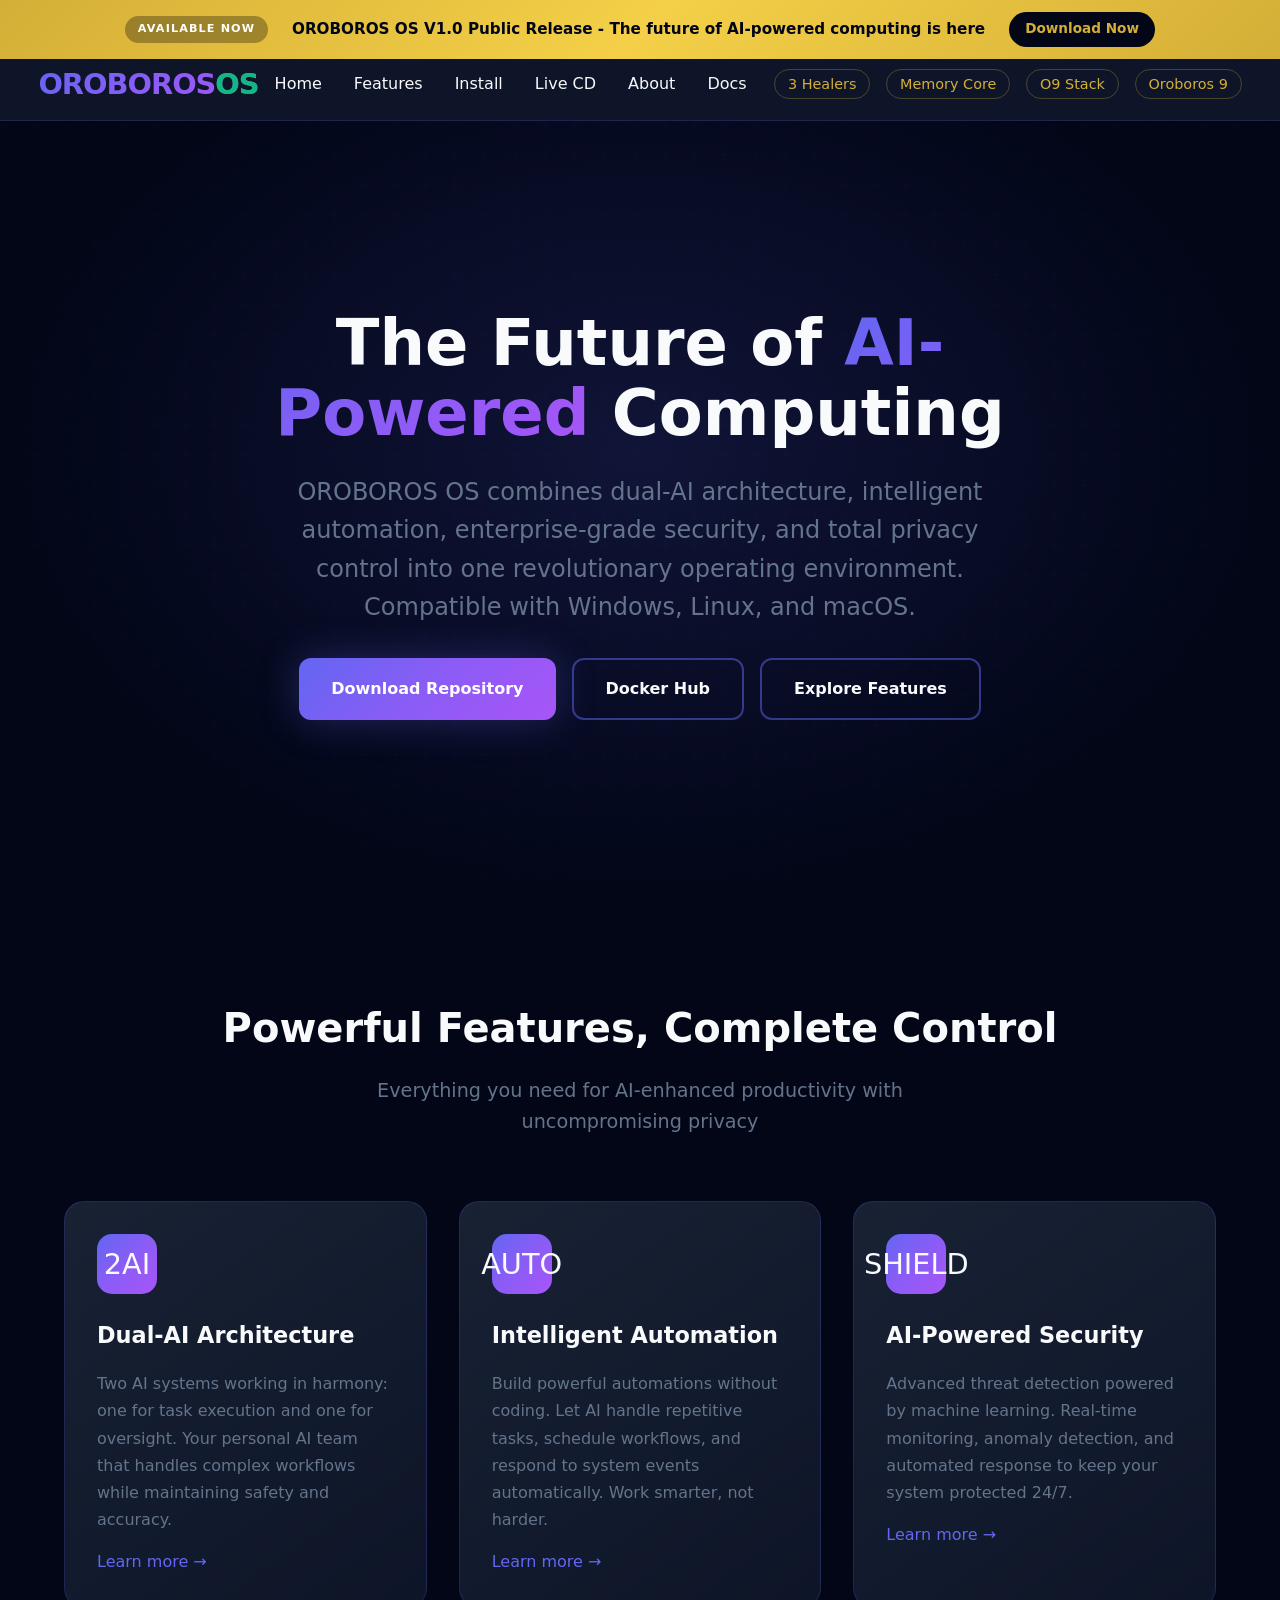
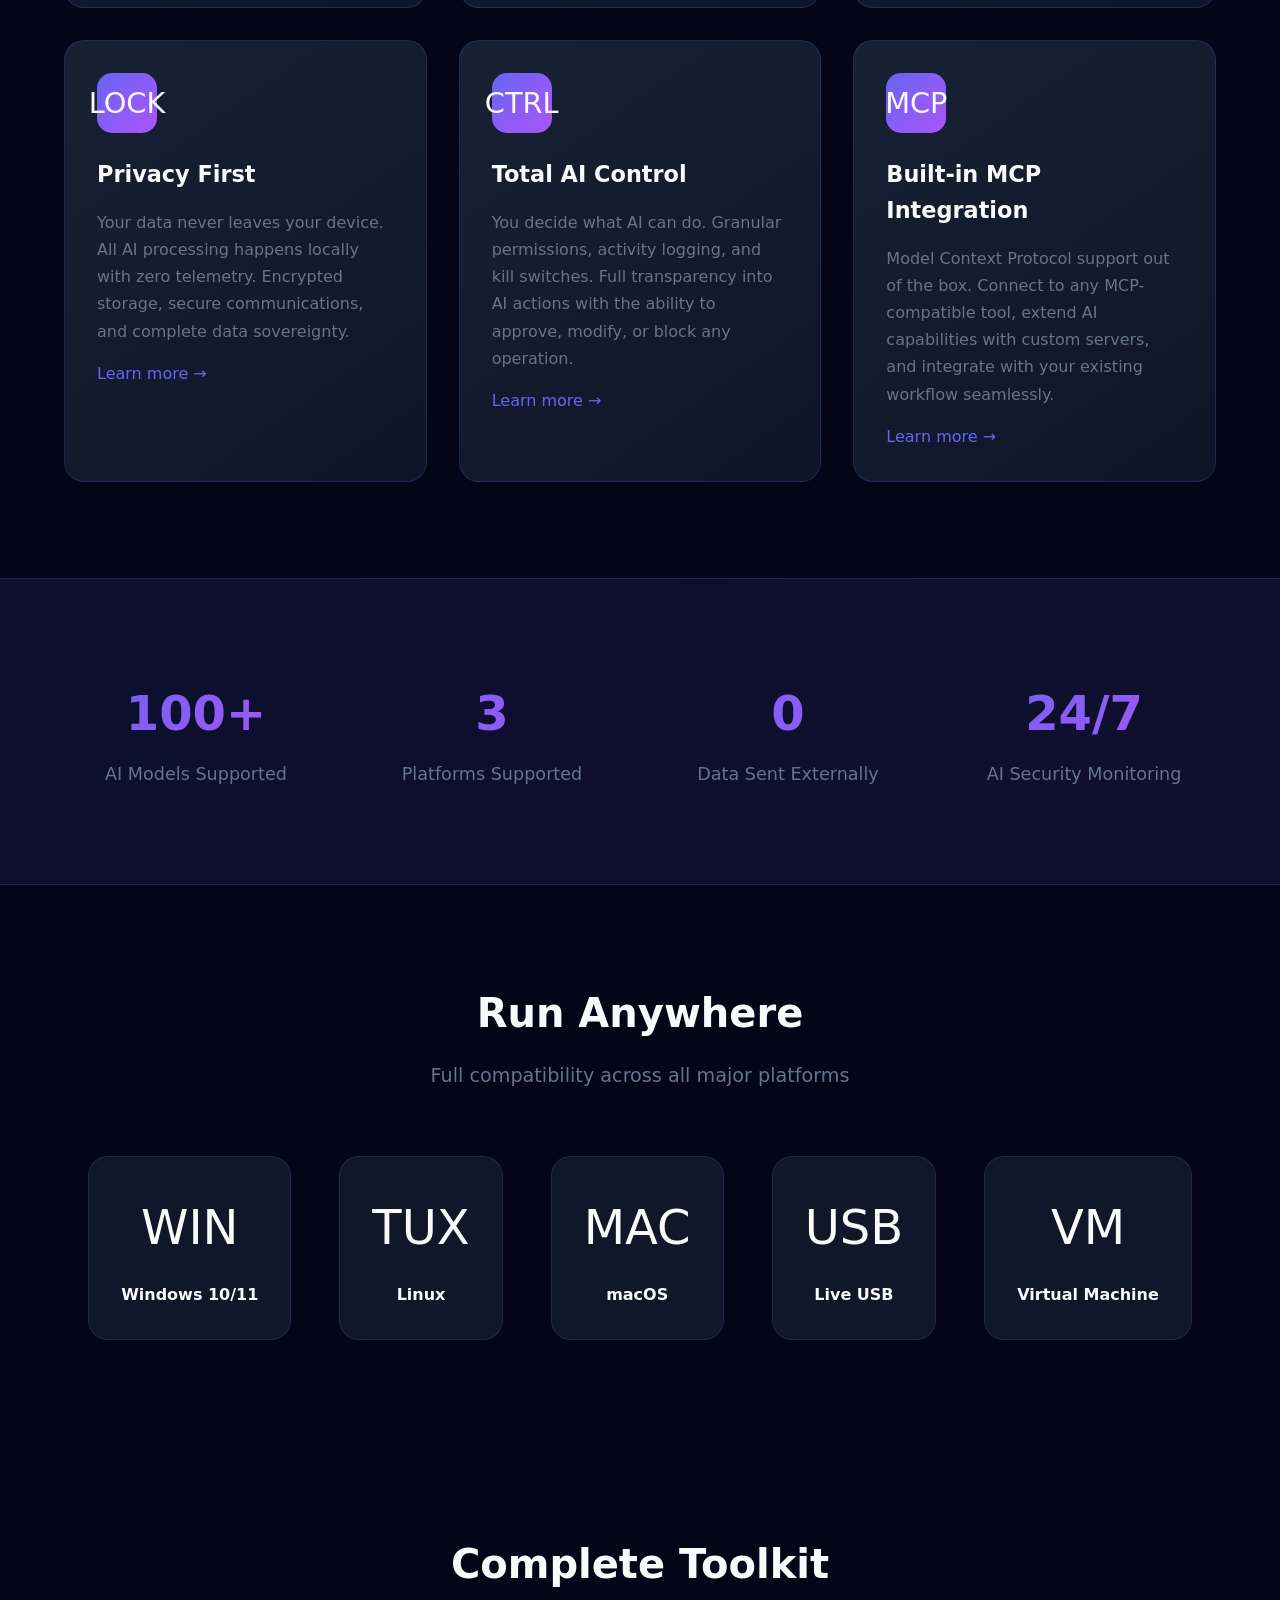
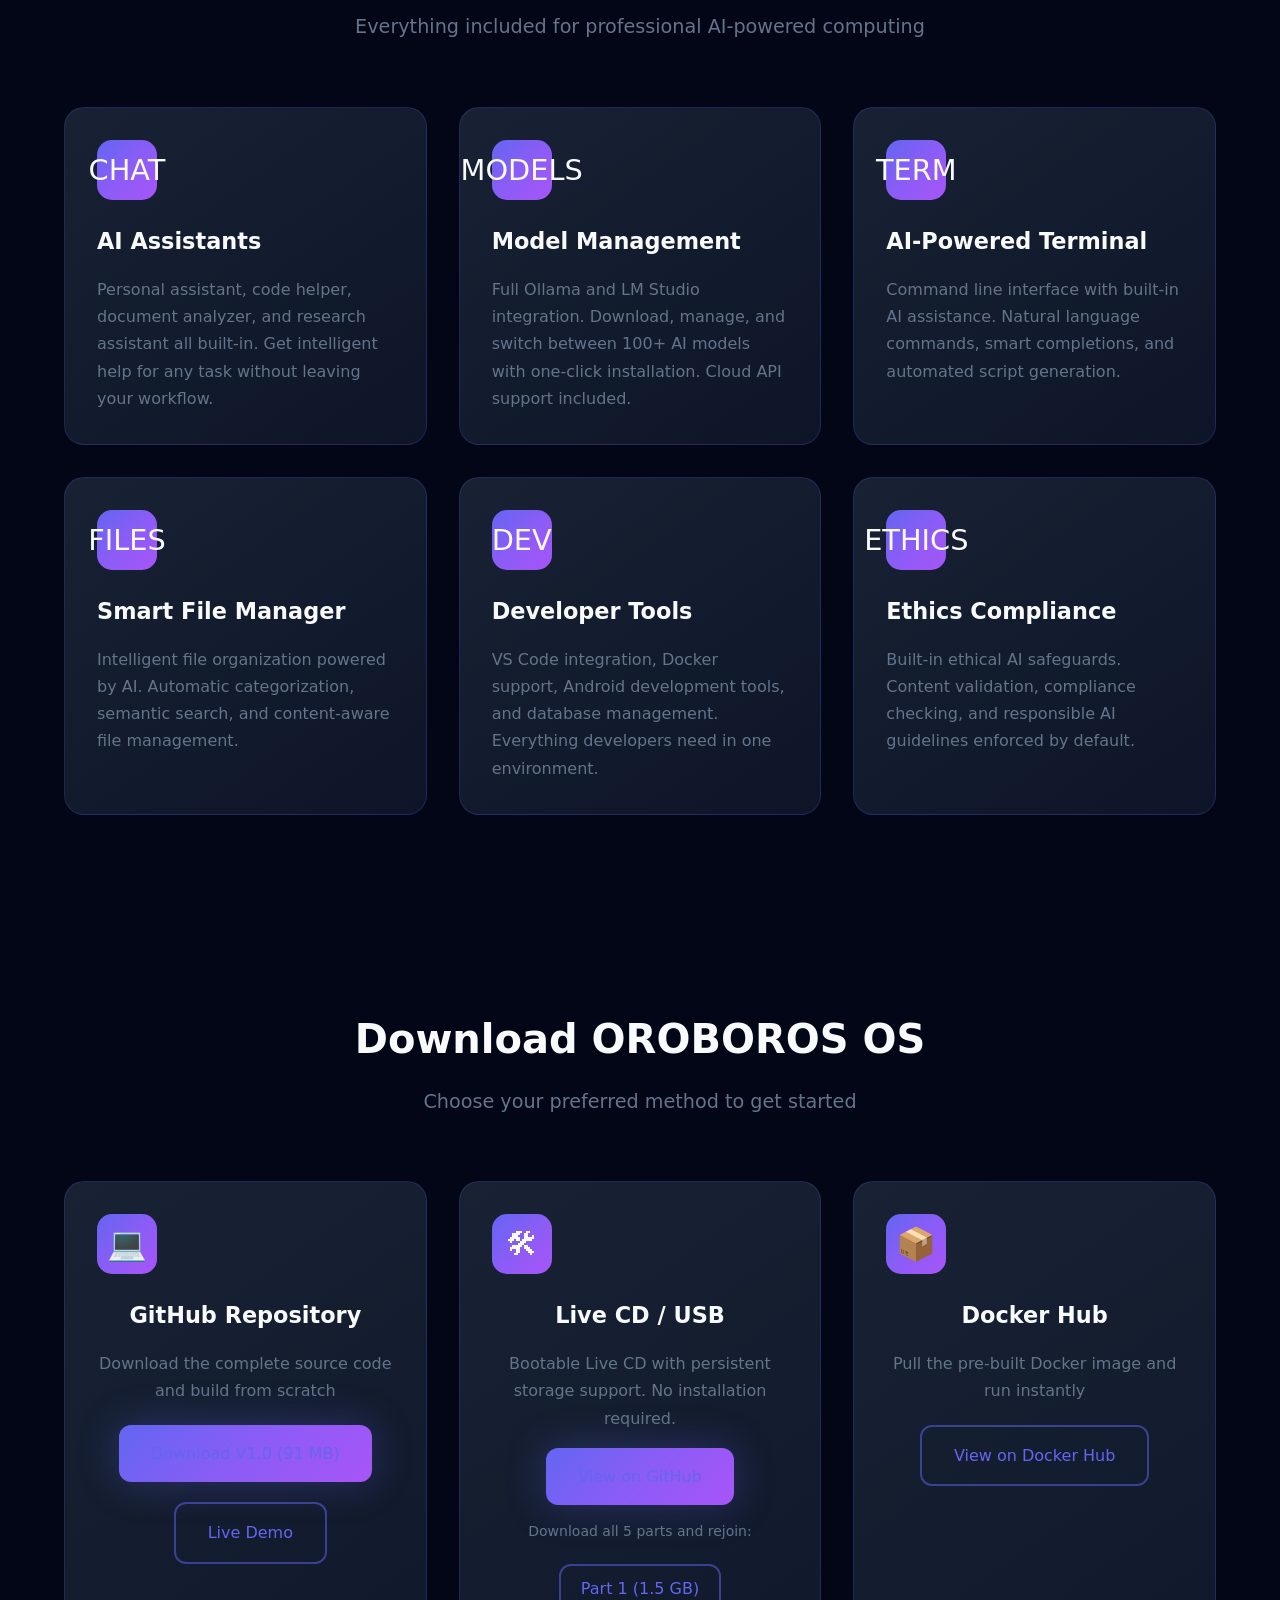
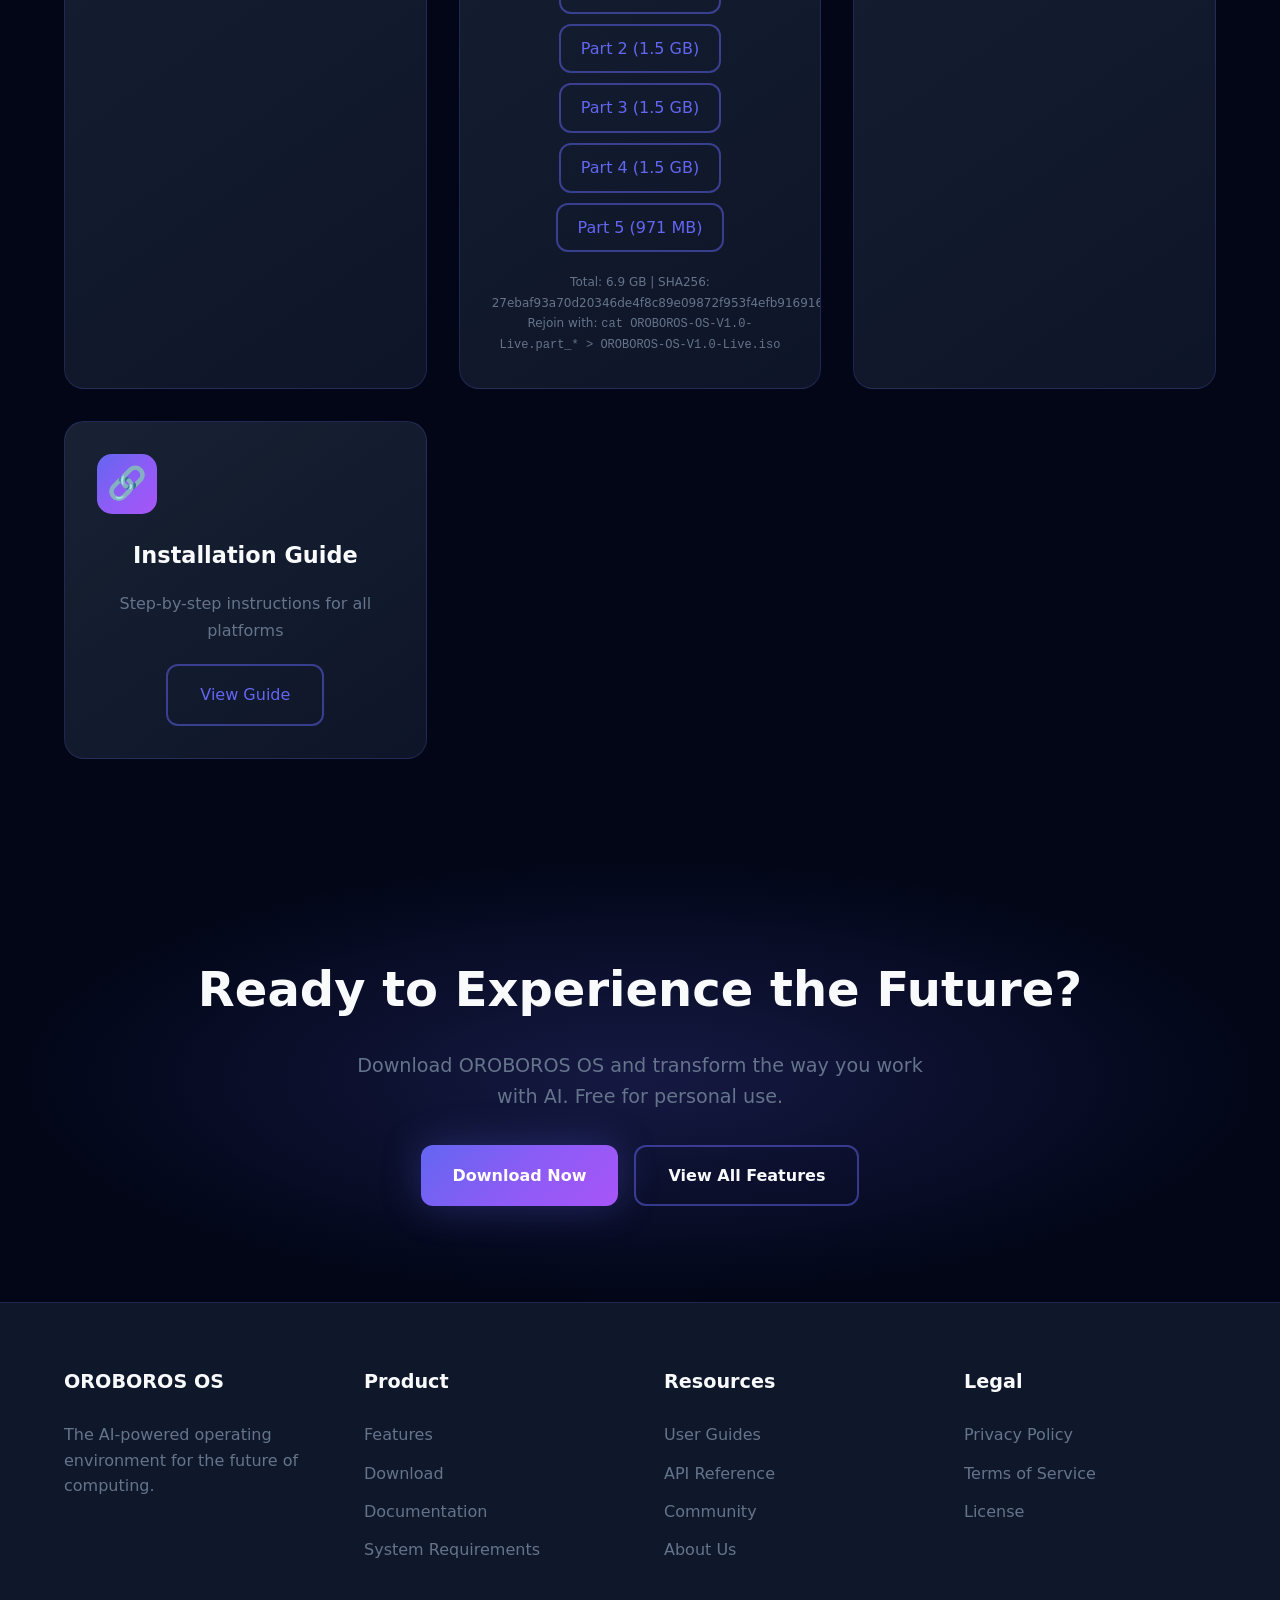
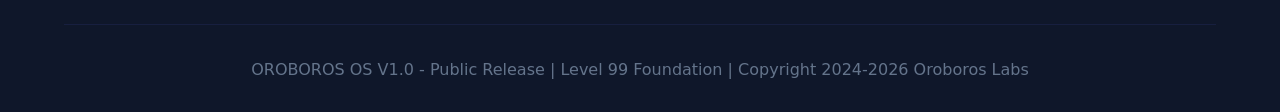
==== commit 4505d3f9: "Add Live CD page and update navigation - New livecd.html page with download instructions - "View on " ====
--- a/web/index.html
+++ b/web/index.html
@@ -24,6 +24,7 @@
             <li><a href="index.html">Home</a></li>
             <li><a href="features.html">Features</a></li>
             <li><a href="install.html">Install</a></li>
+            <li><a href="livecd.html">Live CD</a></li>
             <li><a href="about.html">About</a></li>
             <li><a href="https://docs.oroboros-os.com" target="_blank">Docs</a></li>
         </ul>
@@ -220,6 +221,7 @@
                 <div class="feature-icon" style="font-size: 32px;">&#128736;</div>
                 <h3>Live CD / USB</h3>
                 <p>Bootable Live CD with persistent storage support. No installation required.</p>
+                <a href="https://github.com/oroboroslabs-ai/oroboros-os-livecd" class="btn btn-primary" style="margin-bottom: 15px;" target="_blank">View on GitHub</a>
                 <p style="font-size: 14px; color: var(--gray);">Download all 5 parts and rejoin:</p>
                 <div style="margin-top: 15px;">
                     <a href="https://github.com/oroboroslabs-ai/oroboros-os-livecd/releases/download/v1.0.0/OROBOROS-OS-V1.0-Live.part_aa" class="btn btn-secondary" style="margin: 5px; padding: 10px 20px;">Part 1 (1.5 GB)</a>
